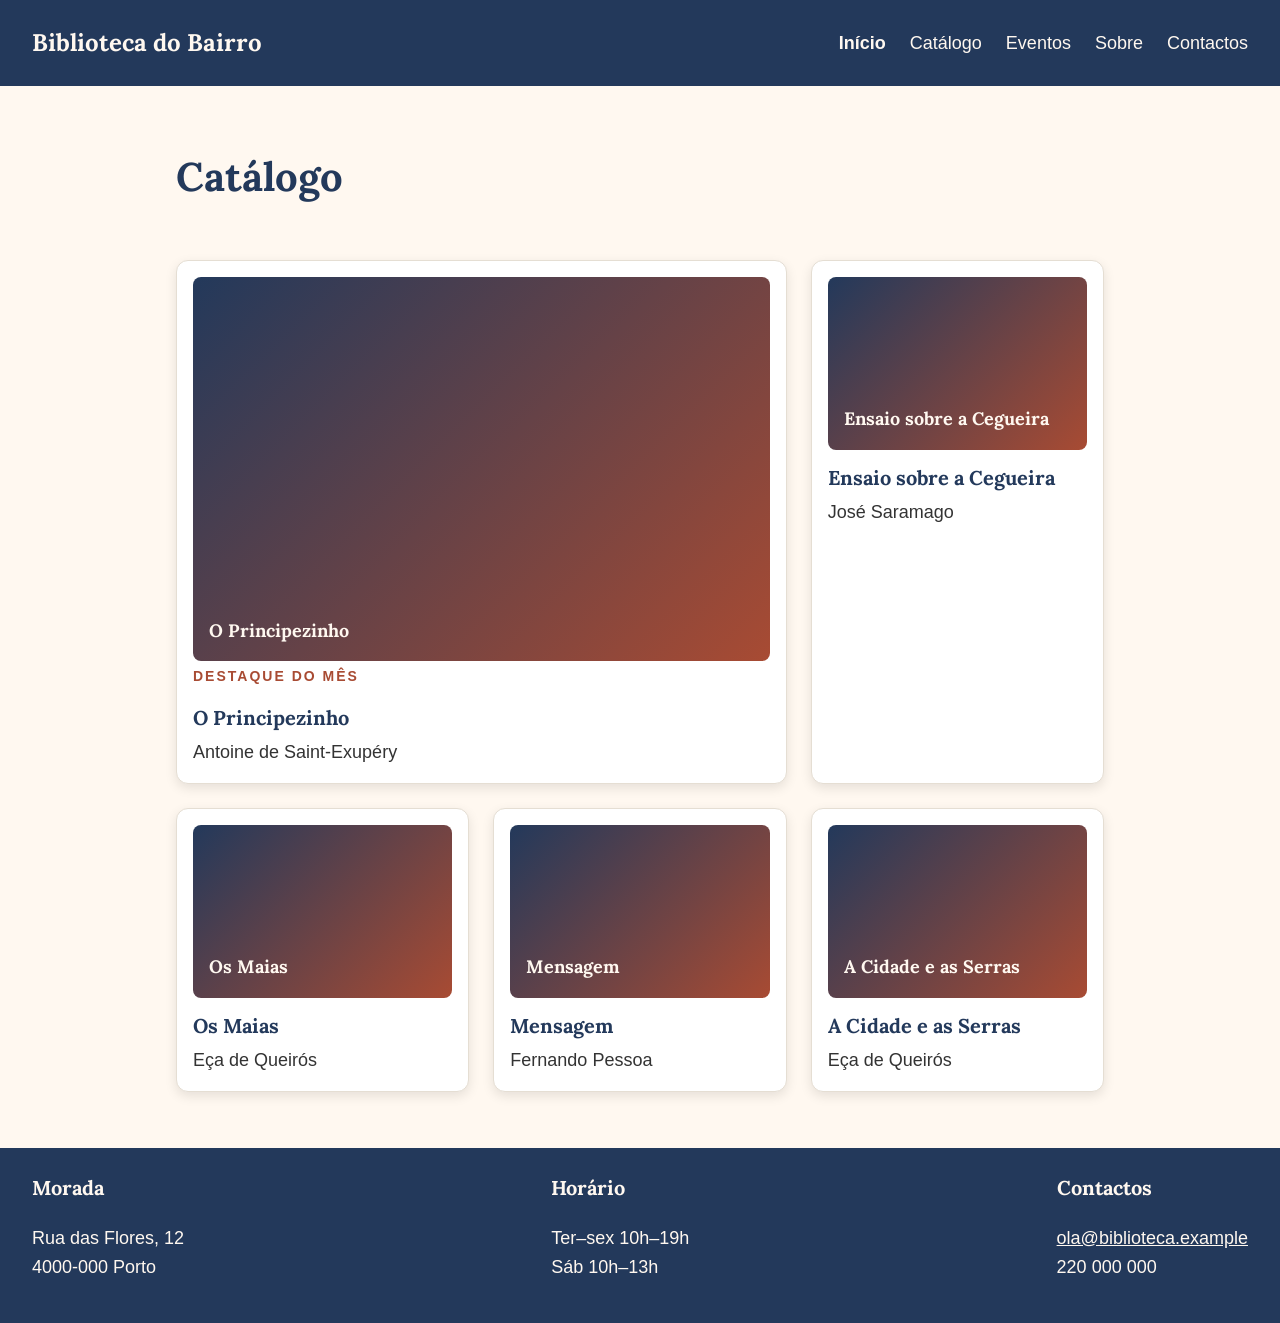
==== catalogo.html @ 5a4ff205 "Move website files to repository root Co-authored-by: Copilot <223556219+Copilot@users.noreply.githu" ====
<!DOCTYPE html>
<html lang="pt-PT">
<head>
  <meta charset="UTF-8">
  <meta name="viewport" content="width=device-width, initial-scale=1">
  <title>Catálogo · Biblioteca do Bairro</title>
  <link rel="preconnect" href="https://fonts.googleapis.com">
  <link rel="preconnect" href="https://fonts.gstatic.com" crossorigin>
  <link href="https://fonts.googleapis.com/css2?family=Lora:wght@600;700&display=swap" rel="stylesheet">
  <link rel="stylesheet" href="estilos.css">
</head>
<body>
  <header class="cabecalho">
    <a class="logo" href="index.html">Biblioteca do Bairro</a>
    <nav>
      <ul>
        <li><a href="index.html">Início</a></li>
        <li><a href="catalogo.html">Catálogo</a></li>
        <li><a href="eventos.html">Eventos</a></li>
        <li><a href="sobre.html">Sobre</a></li>
        <li><a href="contactos.html">Contactos</a></li>
      </ul>
    </nav>
  </header>

  <main>
    <h1>Catálogo</h1>
    <section class="catalogo">
      <article class="livro destaque">
        <div class="capa">O Principezinho</div>
        <span class="etiqueta">Destaque do mês</span>
        <h3>O Principezinho</h3>
        <p>Antoine de Saint-Exupéry</p>
      </article>
      <article class="livro">
        <div class="capa">Ensaio sobre a Cegueira</div>
        <h3>Ensaio sobre a Cegueira</h3>
        <p>José Saramago</p>
      </article>
      <article class="livro">
        <div class="capa">Os Maias</div>
        <h3>Os Maias</h3>
        <p>Eça de Queirós</p>
      </article>
      <article class="livro">
        <div class="capa">Mensagem</div>
        <h3>Mensagem</h3>
        <p>Fernando Pessoa</p>
      </article>
      <article class="livro">
        <div class="capa">A Cidade e as Serras</div>
        <h3>A Cidade e as Serras</h3>
        <p>Eça de Queirós</p>
      </article>
    </section>
  </main>

  <footer class="rodape">
    <div>
      <h3>Morada</h3>
      <p>Rua das Flores, 12<br>4000-000 Porto</p>
    </div>
    <div>
      <h3>Horário</h3>
      <p>Ter–sex 10h–19h<br>Sáb 10h–13h</p>
    </div>
    <div>
      <h3>Contactos</h3>
      <p><a href="mailto:ola@biblioteca.example">ola@biblioteca.example</a><br>220 000 000</p>
    </div>
  </footer>
</body>
</html>
---- estilos.css ----
/* Biblioteca do Bairro
   Ana Silva · novembro de 2026
   Exercícios 01 a 09 + projeto final */

/* ============ 1. VARIÁVEIS (ex. 09) ============ */
:root {
  --cor-principal: #23395B;
  --cor-destaque: #A84B33;
  --cor-destaque-escura: #873A28;
  --cor-fundo: #FFF8F0;
  --cor-texto: #333333;
  --cor-escuro: #1E1E1E;
  --cor-branco: #FFFFFF;
  --cor-borda: #E5DED3;
  --cor-claro: #F2CC8F;
  --cor-aviso-1: #E07A5F;
  --cor-aviso-2: #F2CC8F;
  --cor-sombra: rgb(0 0 0 / 0.1);
  --cor-sombra-forte: rgb(0 0 0 / 0.15);
  --raio: 12px;
}

/* ============ 2. BASE (ex. 01, 03, 04) ============ */
* {
  box-sizing: border-box;
}

body {
  margin: 0;
  background: var(--cor-fundo);
  color: var(--cor-texto);
  font-family: Arial, Helvetica, sans-serif;
  font-size: 1.125rem;
  line-height: 1.6;
}

h1, h2, h3 {
  font-family: "Lora", Georgia, serif;
  color: var(--cor-principal);
}
h1 { font-size: 2.5rem; }
h2 { font-size: 1.75rem; }
h3 { font-size: 1.25rem; }

img {
  max-width: 100%;
  height: auto;
}

/* ex. 02: primeiro item de cada lista a negrito */
li:first-child {
  font-weight: bold;
}

/* links e foco (ex. 09) */
a {
  color: var(--cor-destaque);
}
a:hover {
  color: var(--cor-destaque-escura);
}
a:focus-visible,
.botao:focus-visible,
input:focus-visible,
textarea:focus-visible {
  outline: 3px solid var(--cor-principal);
  outline-offset: 3px;
}

/* ex. 03: etiqueta */
.etiqueta {
  text-transform: uppercase;
  letter-spacing: 2px;
  font-weight: bold;
  font-size: 0.875rem;
  color: var(--cor-destaque);
}

/* ex. 02: parágrafo realçado */
.destaque-texto {
  color: var(--cor-destaque);
  font-weight: bold;
}

/* ============ 3. LAYOUT (ex. 04, 06, 07) ============ */
main {
  max-width: 960px;
  margin: 0 auto;
  padding: 2rem 1rem;
}
section {
  padding: 1.5rem 0;
}

/* Cabeçalho: logótipo à esquerda, menu à direita (ex. 05, 06) */
.cabecalho {
  display: flex;
  flex-direction: column;
  gap: 1rem;
  padding: 1.5rem 1rem;
  background: var(--cor-principal);
  color: var(--cor-fundo);
}
.logo {
  font-family: "Lora", Georgia, serif;
  font-size: 1.5rem;
  font-weight: bold;
  color: var(--cor-fundo);
  text-decoration: none;
}
.cabecalho ul {
  display: flex;
  flex-direction: column;
  gap: 0.5rem;
  list-style: none;
  margin: 0;
  padding: 0;
}
/* ex. 02: links do menu */
nav a {
  color: var(--cor-fundo);
  text-decoration: none;
}
nav a:hover {
  color: var(--cor-claro);
}
.cabecalho a:focus-visible,
.rodape a:focus-visible {
  outline-color: var(--cor-claro);
}

/* Rodapé em três colunas (ex. 06) */
.rodape {
  display: flex;
  flex-direction: column;
  gap: 1.5rem;
  padding: 1.5rem 1rem;
  background: var(--cor-principal);
  color: var(--cor-fundo);
}
.rodape h3 {
  margin-top: 0;
  color: var(--cor-fundo);
}
.rodape a {
  color: var(--cor-fundo);
}
.rodape ul {
  list-style: none;
  margin: 0;
  padding: 0;
}

/* ============ 4. COMPONENTES ============ */

/* Faixa de aviso com gradiente (ex. 05) */
.aviso {
  padding: 1rem 1.5rem;
  background: linear-gradient(90deg, var(--cor-aviso-1), var(--cor-aviso-2));
  color: var(--cor-escuro);
  font-weight: bold;
  border-radius: var(--raio);
}

/* Cartões dos eventos: lado a lado, com wrap (ex. 04, 05, 06, 09) */
.cartoes {
  display: flex;
  flex-wrap: wrap;
  gap: 1rem;
}
.cartao {
  flex: 1 1 250px;
  padding: 1.5rem;
  background: var(--cor-branco);
  border: 1px solid var(--cor-borda);
  border-left: 6px solid var(--cor-aviso-1);
  border-radius: var(--raio);
  box-shadow: 0 4px 12px var(--cor-sombra);
  transition: transform 0.2s ease, box-shadow 0.2s ease;
}
.cartao:hover {
  transform: translateY(-4px);
  box-shadow: 0 12px 24px var(--cor-sombra-forte);
}
.cartao h3 {
  margin-top: 0.25rem;
}

/* Botão (ex. 05, 09) */
.botao {
  display: inline-block;
  padding: 0.6rem 1.4rem;
  background: var(--cor-destaque);
  color: var(--cor-branco);
  border: none;
  border-radius: 8px;
  font-family: inherit;
  font-size: 1rem;
  font-weight: bold;
  text-decoration: none;
  cursor: pointer;
  transition: background 0.2s ease, transform 0.1s ease;
}
.botao:hover {
  background: var(--cor-destaque-escura);
  color: var(--cor-branco);
}
.botao:active {
  transform: translateY(2px);
}

/* Catálogo com Grid (ex. 07) */
.catalogo {
  display: grid;
  gap: 1.5rem;
  grid-template-columns: 1fr;
  /* Experimentar (ex. 07, passo 5):
     grid-template-columns: repeat(auto-fit, minmax(200px, 1fr)); */
}
.livro {
  padding: 1rem;
  background: var(--cor-branco);
  border: 1px solid var(--cor-borda);
  border-radius: var(--raio);
  box-shadow: 0 4px 12px var(--cor-sombra);
}
.livro h3 {
  margin: 0.75rem 0 0.25rem;
}
.livro p {
  margin: 0;
}
.capa {
  display: flex;
  align-items: flex-end;
  width: 100%;
  aspect-ratio: 3 / 2;
  padding: 1rem;
  background: linear-gradient(135deg, var(--cor-principal), var(--cor-destaque));
  color: var(--cor-fundo);
  font-family: "Lora", Georgia, serif;
  font-weight: bold;
  border-radius: 8px;
}

/* Tabela de eventos */
.tabela-scroll {
  overflow-x: auto;
}
table {
  width: 100%;
  border-collapse: collapse;
  background: var(--cor-branco);
}
th, td {
  padding: 0.75rem 1rem;
  text-align: left;
  border-bottom: 1px solid var(--cor-borda);
}
th {
  background: var(--cor-principal);
  color: var(--cor-fundo);
}
tbody tr:hover {
  background: var(--cor-fundo);
}

/* Equipa: fotografias redondas (ex. 05) */
.equipa {
  display: flex;
  flex-wrap: wrap;
  gap: 1.5rem;
  list-style: none;
  margin: 0;
  padding: 0;
}
.equipa li {
  flex: 1 1 160px;
  text-align: center;
  font-weight: normal;
}
.equipa img {
  width: 140px;
  height: 140px;
  object-fit: cover;
  border-radius: 50%;
}

/* Formulário */
form {
  display: grid;
  gap: 1rem;
  max-width: 560px;
}
label {
  display: block;
  margin-bottom: 0.25rem;
  font-weight: bold;
}
input,
textarea {
  width: 100%;
  padding: 0.6rem 0.8rem;
  background: var(--cor-branco);
  color: var(--cor-texto);
  border: 1px solid var(--cor-principal);
  border-radius: 8px;
  font-family: inherit;
  font-size: 1rem;
}
.lateral {
  padding: 1.5rem 1rem;
  background: var(--cor-branco);
  border-top: 1px solid var(--cor-borda);
}
.lateral h2 {
  margin-top: 0;
}

/* ============ 5. MEDIA QUERIES (ex. 08) ============ */
@media (min-width: 768px) {
  .cabecalho {
    flex-direction: row;
    justify-content: space-between;
    align-items: center;
    padding: 1.5rem 2rem;
  }
  .cabecalho ul {
    flex-direction: row;
    gap: 1.5rem;
  }
  .rodape {
    flex-direction: row;
    justify-content: space-between;
    padding: 1.5rem 2rem;
  }
  .catalogo {
    grid-template-columns: 1fr 1fr;
  }
  .destaque {
    grid-column: span 2;
  }
}

@media (min-width: 1024px) {
  .catalogo {
    grid-template-columns: repeat(3, 1fr);
  }

  /* Página inicial: layout com áreas (ex. 07) */
  body.inicio {
    display: grid;
    grid-template-columns: 1fr 280px;
    grid-template-areas:
      "topo topo"
      "conteudo lateral"
      "rodape rodape";
  }
  body.inicio header { grid-area: topo; }
  body.inicio main {
    grid-area: conteudo;
    max-width: none;
    margin: 0;
  }
  body.inicio aside {
    grid-area: lateral;
    border-top: none;
    border-left: 1px solid var(--cor-borda);
  }
  body.inicio footer { grid-area: rodape; }
}
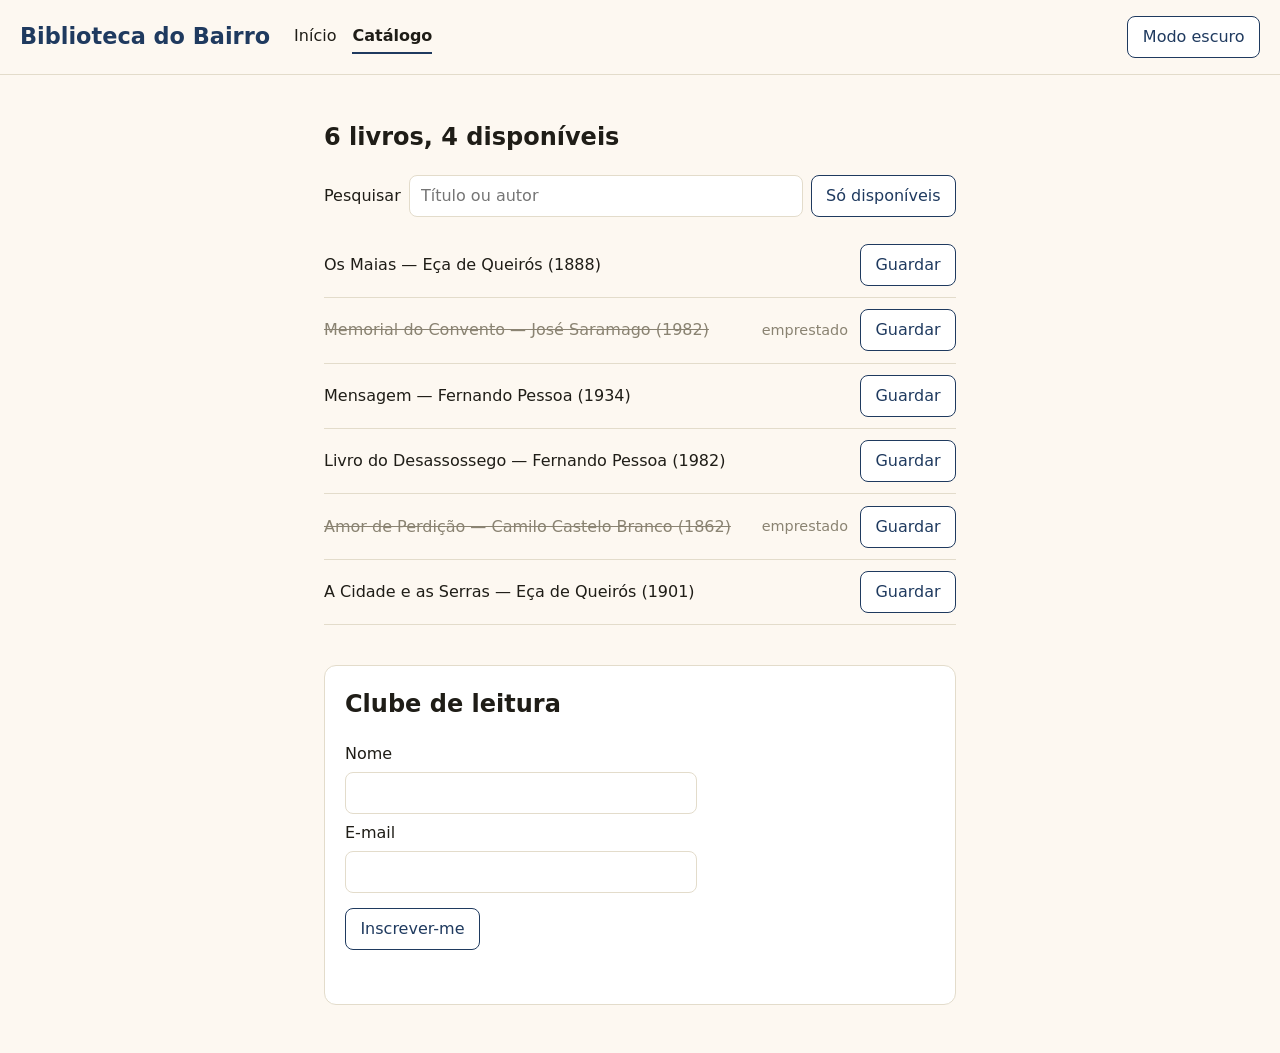
==== commit b9366631: "Exercícios 1 a 9" ====
--- a/catalogo.html
+++ b/catalogo.html
@@ -1,73 +1,45 @@
 <!DOCTYPE html>
-<html lang="pt-PT">
+<html lang="pt">
 <head>
   <meta charset="UTF-8">
   <meta name="viewport" content="width=device-width, initial-scale=1">
   <title>Catálogo · Biblioteca do Bairro</title>
-  <link rel="preconnect" href="https://fonts.googleapis.com">
-  <link rel="preconnect" href="https://fonts.gstatic.com" crossorigin>
-  <link href="https://fonts.googleapis.com/css2?family=Lora:wght@600;700&display=swap" rel="stylesheet">
   <link rel="stylesheet" href="estilos.css">
+  <script src="app.js" defer></script>
 </head>
 <body>
-  <header class="cabecalho">
-    <a class="logo" href="index.html">Biblioteca do Bairro</a>
+  <header>
+    <h1>Biblioteca do Bairro</h1>
     <nav>
-      <ul>
-        <li><a href="index.html">Início</a></li>
-        <li><a href="catalogo.html">Catálogo</a></li>
-        <li><a href="eventos.html">Eventos</a></li>
-        <li><a href="sobre.html">Sobre</a></li>
-        <li><a href="contactos.html">Contactos</a></li>
-      </ul>
+      <a href="index.html">Início</a>
+      <a href="catalogo.html" aria-current="page">Catálogo</a>
     </nav>
+    <button id="tema" type="button" aria-pressed="false">Modo escuro</button>
   </header>
 
   <main>
-    <h1>Catálogo</h1>
-    <section class="catalogo">
-      <article class="livro destaque">
-        <div class="capa">O Principezinho</div>
-        <span class="etiqueta">Destaque do mês</span>
-        <h3>O Principezinho</h3>
-        <p>Antoine de Saint-Exupéry</p>
-      </article>
-      <article class="livro">
-        <div class="capa">Ensaio sobre a Cegueira</div>
-        <h3>Ensaio sobre a Cegueira</h3>
-        <p>José Saramago</p>
-      </article>
-      <article class="livro">
-        <div class="capa">Os Maias</div>
-        <h3>Os Maias</h3>
-        <p>Eça de Queirós</p>
-      </article>
-      <article class="livro">
-        <div class="capa">Mensagem</div>
-        <h3>Mensagem</h3>
-        <p>Fernando Pessoa</p>
-      </article>
-      <article class="livro">
-        <div class="capa">A Cidade e as Serras</div>
-        <h3>A Cidade e as Serras</h3>
-        <p>Eça de Queirós</p>
-      </article>
+    <h2 id="resumo">A carregar…</h2>
+
+    <div class="ferramentas">
+      <label for="pesquisa">Pesquisar</label>
+      <input id="pesquisa" type="search" placeholder="Título ou autor">
+      <button id="so-disponiveis" type="button" aria-pressed="false">Só disponíveis</button>
+    </div>
+
+    <p id="erro-catalogo" class="erro" role="alert"></p>
+    <ul id="lista-livros"></ul>
+
+    <section class="clube">
+      <h2>Clube de leitura</h2>
+      <form id="inscricao" novalidate>
+        <label for="nome">Nome</label>
+        <input id="nome" name="nome" type="text" autocomplete="name">
+        <label for="email">E-mail</label>
+        <input id="email" name="email" type="email" autocomplete="email">
+        <button type="submit">Inscrever-me</button>
+        <p id="mensagem" role="status"></p>
+      </form>
     </section>
   </main>
-
-  <footer class="rodape">
-    <div>
-      <h3>Morada</h3>
-      <p>Rua das Flores, 12<br>4000-000 Porto</p>
-    </div>
-    <div>
-      <h3>Horário</h3>
-      <p>Ter–sex 10h–19h<br>Sáb 10h–13h</p>
-    </div>
-    <div>
-      <h3>Contactos</h3>
-      <p><a href="mailto:ola@biblioteca.example">ola@biblioteca.example</a><br>220 000 000</p>
-    </div>
-  </footer>
 </body>
 </html>
--- a/estilos.css
+++ b/estilos.css
@@ -1,371 +1,114 @@
-/* Biblioteca do Bairro
-   Ana Silva · novembro de 2026
-   Exercícios 01 a 09 + projeto final */
-
-/* ============ 1. VARIÁVEIS (ex. 09) ============ */
 :root {
-  --cor-principal: #23395B;
-  --cor-destaque: #A84B33;
-  --cor-destaque-escura: #873A28;
-  --cor-fundo: #FFF8F0;
-  --cor-texto: #333333;
-  --cor-escuro: #1E1E1E;
-  --cor-branco: #FFFFFF;
-  --cor-borda: #E5DED3;
-  --cor-claro: #F2CC8F;
-  --cor-aviso-1: #E07A5F;
-  --cor-aviso-2: #F2CC8F;
-  --cor-sombra: rgb(0 0 0 / 0.1);
-  --cor-sombra-forte: rgb(0 0 0 / 0.15);
-  --raio: 12px;
+  --fundo: #fdf8f1;
+  --texto: #1f1d17;
+  --cartao: #ffffff;
+  --linha: #e3dccb;
+  --destaque: #1f3a5f;
+  --apagado: #8a8372;
+  --erro: #b3261e;
+  --sucesso: #1d6b3a;
 }
 
-/* ============ 2. BASE (ex. 01, 03, 04) ============ */
-* {
-  box-sizing: border-box;
+body.escuro {
+  --fundo: #1c1b17;
+  --texto: #f3eee2;
+  --cartao: #28261f;
+  --linha: #403c30;
+  --destaque: #f0c24b;
+  --apagado: #a39c88;
+  --erro: #ff8a80;
+  --sucesso: #7fd69a;
 }
+
+* { box-sizing: border-box; }
 
 body {
   margin: 0;
-  background: var(--cor-fundo);
-  color: var(--cor-texto);
-  font-family: Arial, Helvetica, sans-serif;
-  font-size: 1.125rem;
-  line-height: 1.6;
+  font-family: system-ui, -apple-system, "Segoe UI", sans-serif;
+  line-height: 1.5;
+  background: var(--fundo);
+  color: var(--texto);
 }
 
-h1, h2, h3 {
-  font-family: "Lora", Georgia, serif;
-  color: var(--cor-principal);
-}
-h1 { font-size: 2.5rem; }
-h2 { font-size: 1.75rem; }
-h3 { font-size: 1.25rem; }
-
-img {
-  max-width: 100%;
-  height: auto;
+header {
+  display: flex;
+  flex-wrap: wrap;
+  align-items: center;
+  gap: 0.75rem 1.5rem;
+  padding: 1rem 1.25rem;
+  border-bottom: 1px solid var(--linha);
 }
 
-/* ex. 02: primeiro item de cada lista a negrito */
-li:first-child {
-  font-weight: bold;
+header h1 { margin: 0; font-size: 1.4rem; color: var(--destaque); }
+nav { display: flex; gap: 1rem; flex: 1; }
+nav a { color: var(--texto); text-decoration: none; padding: 0.25rem 0; }
+nav a[aria-current="page"] { border-bottom: 2px solid var(--destaque); font-weight: 600; }
+
+main { max-width: 42rem; margin: 0 auto; padding: 1.5rem 1.25rem 3rem; }
+
+button {
+  font: inherit;
+  padding: 0.5rem 0.9rem;
+  border: 1px solid var(--destaque);
+  border-radius: 0.5rem;
+  background: var(--cartao);
+  color: var(--destaque);
+  cursor: pointer;
+}
+button:hover { background: var(--destaque); color: var(--fundo); }
+button[aria-pressed="true"] { background: var(--destaque); color: var(--fundo); }
+button:focus-visible, input:focus-visible, a:focus-visible {
+  outline: 3px solid #e0a800;
+  outline-offset: 2px;
 }
 
-/* links e foco (ex. 09) */
-a {
-  color: var(--cor-destaque);
+.estado {
+  display: inline-block;
+  padding: 0.3rem 0.8rem;
+  border-radius: 999px;
+  font-weight: 600;
+  background: var(--linha);
 }
-a:hover {
-  color: var(--cor-destaque-escura);
-}
-a:focus-visible,
-.botao:focus-visible,
-input:focus-visible,
-textarea:focus-visible {
-  outline: 3px solid var(--cor-principal);
-  outline-offset: 3px;
-}
+.estado.aberta { background: #d6f0de; color: #14502b; }
+.estado.fechada { background: #f6d9d6; color: #7a1d17; }
 
-/* ex. 03: etiqueta */
-.etiqueta {
-  text-transform: uppercase;
-  letter-spacing: 2px;
-  font-weight: bold;
-  font-size: 0.875rem;
-  color: var(--cor-destaque);
-}
-
-/* ex. 02: parágrafo realçado */
-.destaque-texto {
-  color: var(--cor-destaque);
-  font-weight: bold;
-}
-
-/* ============ 3. LAYOUT (ex. 04, 06, 07) ============ */
-main {
-  max-width: 960px;
-  margin: 0 auto;
-  padding: 2rem 1rem;
-}
-section {
-  padding: 1.5rem 0;
-}
-
-/* Cabeçalho: logótipo à esquerda, menu à direita (ex. 05, 06) */
-.cabecalho {
-  display: flex;
-  flex-direction: column;
-  gap: 1rem;
-  padding: 1.5rem 1rem;
-  background: var(--cor-principal);
-  color: var(--cor-fundo);
-}
-.logo {
-  font-family: "Lora", Georgia, serif;
-  font-size: 1.5rem;
-  font-weight: bold;
-  color: var(--cor-fundo);
-  text-decoration: none;
-}
-.cabecalho ul {
-  display: flex;
-  flex-direction: column;
-  gap: 0.5rem;
-  list-style: none;
-  margin: 0;
-  padding: 0;
-}
-/* ex. 02: links do menu */
-nav a {
-  color: var(--cor-fundo);
-  text-decoration: none;
-}
-nav a:hover {
-  color: var(--cor-claro);
-}
-.cabecalho a:focus-visible,
-.rodape a:focus-visible {
-  outline-color: var(--cor-claro);
-}
-
-/* Rodapé em três colunas (ex. 06) */
-.rodape {
-  display: flex;
-  flex-direction: column;
-  gap: 1.5rem;
-  padding: 1.5rem 1rem;
-  background: var(--cor-principal);
-  color: var(--cor-fundo);
-}
-.rodape h3 {
-  margin-top: 0;
-  color: var(--cor-fundo);
-}
-.rodape a {
-  color: var(--cor-fundo);
-}
-.rodape ul {
-  list-style: none;
-  margin: 0;
-  padding: 0;
-}
-
-/* ============ 4. COMPONENTES ============ */
-
-/* Faixa de aviso com gradiente (ex. 05) */
-.aviso {
-  padding: 1rem 1.5rem;
-  background: linear-gradient(90deg, var(--cor-aviso-1), var(--cor-aviso-2));
-  color: var(--cor-escuro);
-  font-weight: bold;
-  border-radius: var(--raio);
-}
-
-/* Cartões dos eventos: lado a lado, com wrap (ex. 04, 05, 06, 09) */
-.cartoes {
+.ferramentas {
   display: flex;
   flex-wrap: wrap;
-  gap: 1rem;
+  align-items: center;
+  gap: 0.5rem;
+  margin-bottom: 1rem;
 }
-.cartao {
-  flex: 1 1 250px;
-  padding: 1.5rem;
-  background: var(--cor-branco);
-  border: 1px solid var(--cor-borda);
-  border-left: 6px solid var(--cor-aviso-1);
-  border-radius: var(--raio);
-  box-shadow: 0 4px 12px var(--cor-sombra);
-  transition: transform 0.2s ease, box-shadow 0.2s ease;
+.ferramentas input { flex: 1; min-width: 12rem; }
+
+input {
+  font: inherit;
+  padding: 0.5rem 0.7rem;
+  border: 1px solid var(--linha);
+  border-radius: 0.5rem;
+  background: var(--cartao);
+  color: var(--texto);
 }
-.cartao:hover {
-  transform: translateY(-4px);
-  box-shadow: 0 12px 24px var(--cor-sombra-forte);
+input.invalido { border-color: var(--erro); }
+
+ul#lista-livros { list-style: none; margin: 0; padding: 0; }
+#lista-livros li {
+  display: flex;
+  align-items: center;
+  gap: 0.75rem;
+  padding: 0.7rem 0;
+  border-bottom: 1px solid var(--linha);
 }
-.cartao h3 {
-  margin-top: 0.25rem;
-}
+#lista-livros .texto { flex: 1; }
+#lista-livros li.indisponivel .texto { text-decoration: line-through; color: var(--apagado); }
+#lista-livros .etiqueta { color: var(--apagado); font-size: 0.9rem; }
+#lista-livros .vazio { color: var(--apagado); display: block; }
 
-/* Botão (ex. 05, 09) */
-.botao {
-  display: inline-block;
-  padding: 0.6rem 1.4rem;
-  background: var(--cor-destaque);
-  color: var(--cor-branco);
-  border: none;
-  border-radius: 8px;
-  font-family: inherit;
-  font-size: 1rem;
-  font-weight: bold;
-  text-decoration: none;
-  cursor: pointer;
-  transition: background 0.2s ease, transform 0.1s ease;
-}
-.botao:hover {
-  background: var(--cor-destaque-escura);
-  color: var(--cor-branco);
-}
-.botao:active {
-  transform: translateY(2px);
-}
+.clube { margin-top: 2.5rem; padding: 1.25rem; background: var(--cartao); border: 1px solid var(--linha); border-radius: 0.75rem; }
+.clube h2 { margin-top: 0; }
+form { display: grid; gap: 0.4rem; max-width: 22rem; }
+form button { justify-self: start; margin-top: 0.5rem; }
 
-/* Catálogo com Grid (ex. 07) */
-.catalogo {
-  display: grid;
-  gap: 1.5rem;
-  grid-template-columns: 1fr;
-  /* Experimentar (ex. 07, passo 5):
-     grid-template-columns: repeat(auto-fit, minmax(200px, 1fr)); */
-}
-.livro {
-  padding: 1rem;
-  background: var(--cor-branco);
-  border: 1px solid var(--cor-borda);
-  border-radius: var(--raio);
-  box-shadow: 0 4px 12px var(--cor-sombra);
-}
-.livro h3 {
-  margin: 0.75rem 0 0.25rem;
-}
-.livro p {
-  margin: 0;
-}
-.capa {
-  display: flex;
-  align-items: flex-end;
-  width: 100%;
-  aspect-ratio: 3 / 2;
-  padding: 1rem;
-  background: linear-gradient(135deg, var(--cor-principal), var(--cor-destaque));
-  color: var(--cor-fundo);
-  font-family: "Lora", Georgia, serif;
-  font-weight: bold;
-  border-radius: 8px;
-}
-
-/* Tabela de eventos */
-.tabela-scroll {
-  overflow-x: auto;
-}
-table {
-  width: 100%;
-  border-collapse: collapse;
-  background: var(--cor-branco);
-}
-th, td {
-  padding: 0.75rem 1rem;
-  text-align: left;
-  border-bottom: 1px solid var(--cor-borda);
-}
-th {
-  background: var(--cor-principal);
-  color: var(--cor-fundo);
-}
-tbody tr:hover {
-  background: var(--cor-fundo);
-}
-
-/* Equipa: fotografias redondas (ex. 05) */
-.equipa {
-  display: flex;
-  flex-wrap: wrap;
-  gap: 1.5rem;
-  list-style: none;
-  margin: 0;
-  padding: 0;
-}
-.equipa li {
-  flex: 1 1 160px;
-  text-align: center;
-  font-weight: normal;
-}
-.equipa img {
-  width: 140px;
-  height: 140px;
-  object-fit: cover;
-  border-radius: 50%;
-}
-
-/* Formulário */
-form {
-  display: grid;
-  gap: 1rem;
-  max-width: 560px;
-}
-label {
-  display: block;
-  margin-bottom: 0.25rem;
-  font-weight: bold;
-}
-input,
-textarea {
-  width: 100%;
-  padding: 0.6rem 0.8rem;
-  background: var(--cor-branco);
-  color: var(--cor-texto);
-  border: 1px solid var(--cor-principal);
-  border-radius: 8px;
-  font-family: inherit;
-  font-size: 1rem;
-}
-.lateral {
-  padding: 1.5rem 1rem;
-  background: var(--cor-branco);
-  border-top: 1px solid var(--cor-borda);
-}
-.lateral h2 {
-  margin-top: 0;
-}
-
-/* ============ 5. MEDIA QUERIES (ex. 08) ============ */
-@media (min-width: 768px) {
-  .cabecalho {
-    flex-direction: row;
-    justify-content: space-between;
-    align-items: center;
-    padding: 1.5rem 2rem;
-  }
-  .cabecalho ul {
-    flex-direction: row;
-    gap: 1.5rem;
-  }
-  .rodape {
-    flex-direction: row;
-    justify-content: space-between;
-    padding: 1.5rem 2rem;
-  }
-  .catalogo {
-    grid-template-columns: 1fr 1fr;
-  }
-  .destaque {
-    grid-column: span 2;
-  }
-}
-
-@media (min-width: 1024px) {
-  .catalogo {
-    grid-template-columns: repeat(3, 1fr);
-  }
-
-  /* Página inicial: layout com áreas (ex. 07) */
-  body.inicio {
-    display: grid;
-    grid-template-columns: 1fr 280px;
-    grid-template-areas:
-      "topo topo"
-      "conteudo lateral"
-      "rodape rodape";
-  }
-  body.inicio header { grid-area: topo; }
-  body.inicio main {
-    grid-area: conteudo;
-    max-width: none;
-    margin: 0;
-  }
-  body.inicio aside {
-    grid-area: lateral;
-    border-top: none;
-    border-left: 1px solid var(--cor-borda);
-  }
-  body.inicio footer { grid-area: rodape; }
-}
+.erro, #mensagem.erro { color: var(--erro); }
+#mensagem.sucesso { color: var(--sucesso); }
+#mensagem { min-height: 1.5rem; margin: 0.25rem 0 0; }
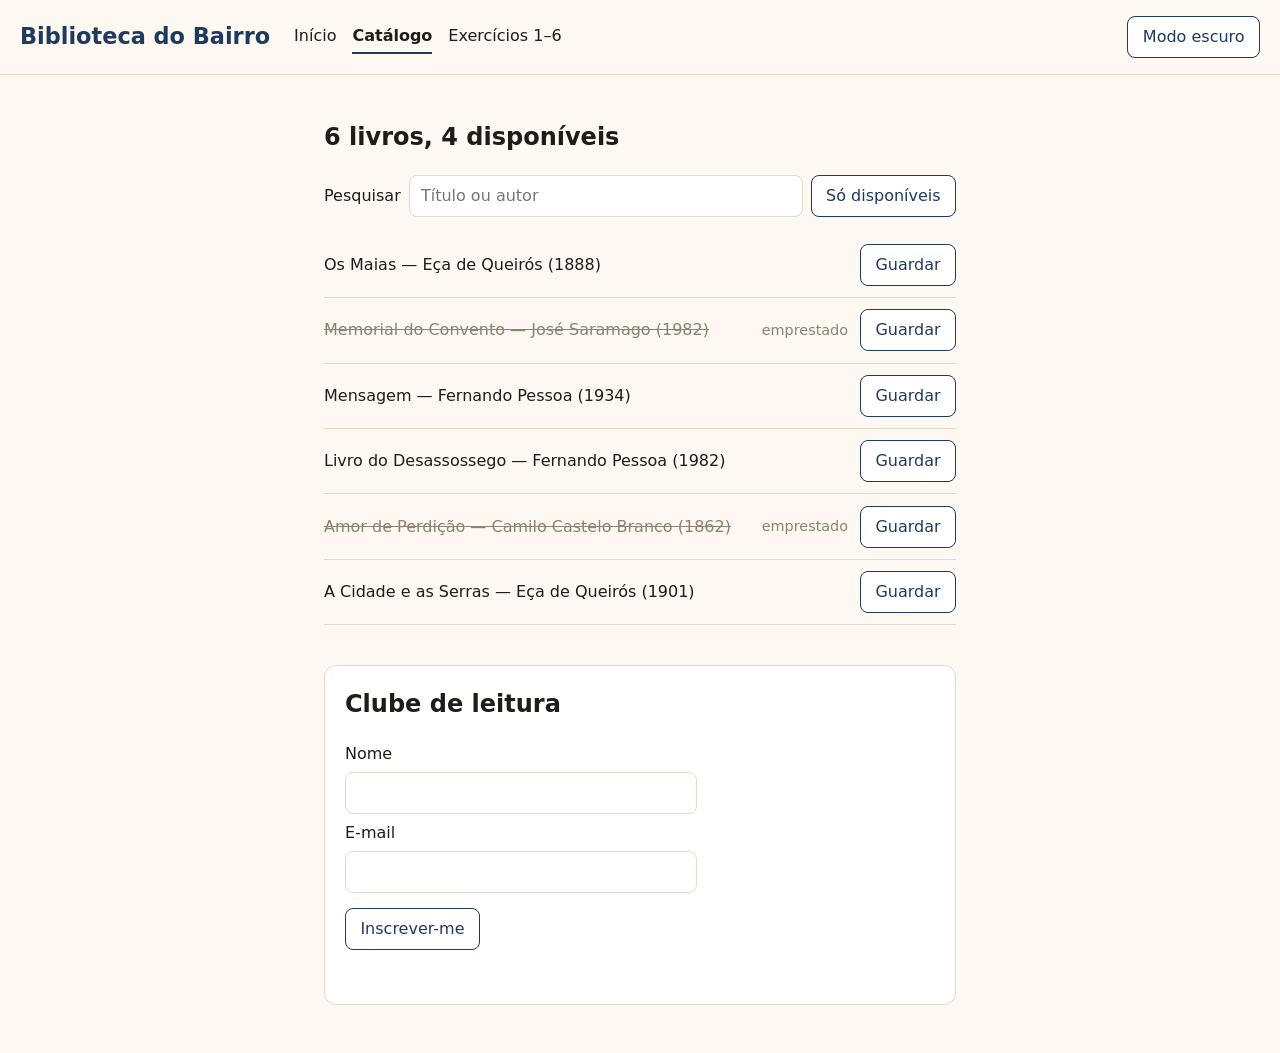
==== commit 1f77dd33: "exercicos 1-6" ====
--- a/catalogo.html
+++ b/catalogo.html
@@ -13,6 +13,7 @@
     <nav>
       <a href="index.html">Início</a>
       <a href="catalogo.html" aria-current="page">Catálogo</a>
+      <a href="exercicios.html">Exercícios 1–6</a>
     </nav>
     <button id="tema" type="button" aria-pressed="false">Modo escuro</button>
   </header>
--- a/estilos.css
+++ b/estilos.css
@@ -112,3 +112,10 @@
 .erro, #mensagem.erro { color: var(--erro); }
 #mensagem.sucesso { color: var(--sucesso); }
 #mensagem { min-height: 1.5rem; margin: 0.25rem 0 0; }
+
+/* Página de exercícios 1 a 6 */
+.nota { color: var(--apagado); }
+.exercicio { margin: 1.25rem 0; padding: 1rem 1.25rem; background: var(--cartao); border: 1px solid var(--linha); border-radius: 0.75rem; }
+.exercicio h3 { margin: 0 0 0.5rem; color: var(--destaque); }
+.saida { margin: 0; padding-left: 1.25rem; font-family: ui-monospace, "Cascadia Code", Consolas, monospace; font-size: 0.92rem; }
+.saida li { padding: 0.1rem 0; }
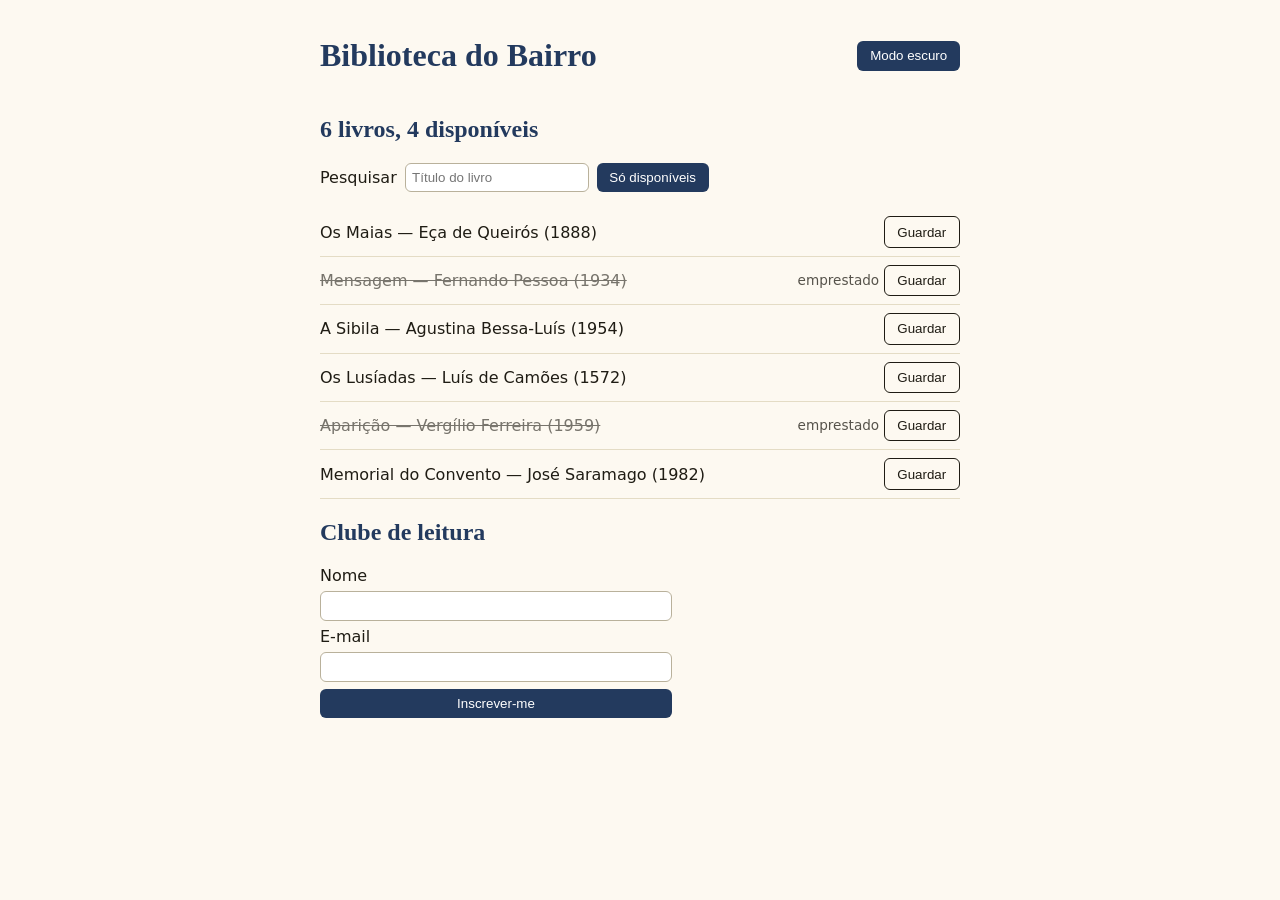
==== commit 057721e6: "..." ====
--- a/catalogo.html
+++ b/catalogo.html
@@ -1,7 +1,7 @@
 <!DOCTYPE html>
 <html lang="pt">
 <head>
-  <meta charset="UTF-8">
+  <meta charset="utf-8">
   <meta name="viewport" content="width=device-width, initial-scale=1">
   <title>Catálogo · Biblioteca do Bairro</title>
   <link rel="stylesheet" href="estilos.css">
@@ -10,33 +10,29 @@
 <body>
   <header>
     <h1>Biblioteca do Bairro</h1>
-    <nav>
-      <a href="index.html">Início</a>
-      <a href="catalogo.html" aria-current="page">Catálogo</a>
-      <a href="exercicios.html">Exercícios 1–6</a>
-    </nav>
-    <button id="tema" type="button" aria-pressed="false">Modo escuro</button>
+    <button id="tema" type="button">Modo escuro</button>
   </header>
 
   <main>
-    <h2 id="resumo">A carregar…</h2>
+    <section>
+      <h2 id="resumo"></h2>
 
-    <div class="ferramentas">
-      <label for="pesquisa">Pesquisar</label>
-      <input id="pesquisa" type="search" placeholder="Título ou autor">
-      <button id="so-disponiveis" type="button" aria-pressed="false">Só disponíveis</button>
-    </div>
+      <div class="controlos">
+        <label for="pesquisa">Pesquisar</label>
+        <input id="pesquisa" type="search" placeholder="Título do livro">
+        <button id="so-disponiveis" type="button" aria-pressed="false">Só disponíveis</button>
+      </div>
 
-    <p id="erro-catalogo" class="erro" role="alert"></p>
-    <ul id="lista-livros"></ul>
+      <ul id="lista-livros"></ul>
+    </section>
 
-    <section class="clube">
+    <section>
       <h2>Clube de leitura</h2>
       <form id="inscricao" novalidate>
         <label for="nome">Nome</label>
-        <input id="nome" name="nome" type="text" autocomplete="name">
+        <input id="nome" name="nome" type="text">
         <label for="email">E-mail</label>
-        <input id="email" name="email" type="email" autocomplete="email">
+        <input id="email" name="email" type="email">
         <button type="submit">Inscrever-me</button>
         <p id="mensagem" role="status"></p>
       </form>
--- a/estilos.css
+++ b/estilos.css
@@ -1,121 +1,33 @@
-:root {
-  --fundo: #fdf8f1;
-  --texto: #1f1d17;
-  --cartao: #ffffff;
-  --linha: #e3dccb;
-  --destaque: #1f3a5f;
-  --apagado: #8a8372;
-  --erro: #b3261e;
-  --sucesso: #1d6b3a;
+body {
+  font-family: system-ui, sans-serif;
+  max-width: 40rem;
+  margin: 0 auto;
+  padding: 1rem;
+  background: #fdf9f1;
+  color: #1f1c14;
 }
+body.escuro { background: #1f1c14; color: #f3ecd8; }
 
-body.escuro {
-  --fundo: #1c1b17;
-  --texto: #f3eee2;
-  --cartao: #28261f;
-  --linha: #403c30;
-  --destaque: #f0c24b;
-  --apagado: #a39c88;
-  --erro: #ff8a80;
-  --sucesso: #7fd69a;
-}
+header { display: flex; justify-content: space-between; align-items: center; }
+h1, h2 { font-family: Georgia, serif; color: #233a5e; }
+body.escuro h1, body.escuro h2 { color: #e8c766; }
 
-* { box-sizing: border-box; }
+.controlos { display: flex; flex-wrap: wrap; gap: .5rem; align-items: center; margin-bottom: 1rem; }
+input { padding: .4rem; border: 1px solid #b9b19b; border-radius: 6px; }
+button { padding: .45rem .8rem; border: 0; border-radius: 6px; background: #233a5e; color: #fff; cursor: pointer; }
+button[aria-pressed="true"] { background: #b8860b; }
+button:focus-visible, input:focus-visible { outline: 3px solid #d9a521; outline-offset: 2px; }
 
-body {
-  margin: 0;
-  font-family: system-ui, -apple-system, "Segoe UI", sans-serif;
-  line-height: 1.5;
-  background: var(--fundo);
-  color: var(--texto);
-}
+ul { list-style: none; padding: 0; }
+li { display: flex; justify-content: space-between; gap: .5rem; align-items: center; padding: .5rem 0; border-bottom: 1px solid #e4dcc5; }
+li.indisponivel .info { text-decoration: line-through; opacity: .6; }
+.estado { font-size: .85rem; opacity: .75; }
+.fav { background: transparent; color: inherit; border: 1px solid currentColor; }
+.fav[aria-pressed="true"] { background: #d9a521; color: #1f1c14; border-color: #d9a521; }
 
-header {
-  display: flex;
-  flex-wrap: wrap;
-  align-items: center;
-  gap: 0.75rem 1.5rem;
-  padding: 1rem 1.25rem;
-  border-bottom: 1px solid var(--linha);
-}
-
-header h1 { margin: 0; font-size: 1.4rem; color: var(--destaque); }
-nav { display: flex; gap: 1rem; flex: 1; }
-nav a { color: var(--texto); text-decoration: none; padding: 0.25rem 0; }
-nav a[aria-current="page"] { border-bottom: 2px solid var(--destaque); font-weight: 600; }
-
-main { max-width: 42rem; margin: 0 auto; padding: 1.5rem 1.25rem 3rem; }
-
-button {
-  font: inherit;
-  padding: 0.5rem 0.9rem;
-  border: 1px solid var(--destaque);
-  border-radius: 0.5rem;
-  background: var(--cartao);
-  color: var(--destaque);
-  cursor: pointer;
-}
-button:hover { background: var(--destaque); color: var(--fundo); }
-button[aria-pressed="true"] { background: var(--destaque); color: var(--fundo); }
-button:focus-visible, input:focus-visible, a:focus-visible {
-  outline: 3px solid #e0a800;
-  outline-offset: 2px;
-}
-
-.estado {
-  display: inline-block;
-  padding: 0.3rem 0.8rem;
-  border-radius: 999px;
-  font-weight: 600;
-  background: var(--linha);
-}
-.estado.aberta { background: #d6f0de; color: #14502b; }
-.estado.fechada { background: #f6d9d6; color: #7a1d17; }
-
-.ferramentas {
-  display: flex;
-  flex-wrap: wrap;
-  align-items: center;
-  gap: 0.5rem;
-  margin-bottom: 1rem;
-}
-.ferramentas input { flex: 1; min-width: 12rem; }
-
-input {
-  font: inherit;
-  padding: 0.5rem 0.7rem;
-  border: 1px solid var(--linha);
-  border-radius: 0.5rem;
-  background: var(--cartao);
-  color: var(--texto);
-}
-input.invalido { border-color: var(--erro); }
-
-ul#lista-livros { list-style: none; margin: 0; padding: 0; }
-#lista-livros li {
-  display: flex;
-  align-items: center;
-  gap: 0.75rem;
-  padding: 0.7rem 0;
-  border-bottom: 1px solid var(--linha);
-}
-#lista-livros .texto { flex: 1; }
-#lista-livros li.indisponivel .texto { text-decoration: line-through; color: var(--apagado); }
-#lista-livros .etiqueta { color: var(--apagado); font-size: 0.9rem; }
-#lista-livros .vazio { color: var(--apagado); display: block; }
-
-.clube { margin-top: 2.5rem; padding: 1.25rem; background: var(--cartao); border: 1px solid var(--linha); border-radius: 0.75rem; }
-.clube h2 { margin-top: 0; }
-form { display: grid; gap: 0.4rem; max-width: 22rem; }
-form button { justify-self: start; margin-top: 0.5rem; }
-
-.erro, #mensagem.erro { color: var(--erro); }
-#mensagem.sucesso { color: var(--sucesso); }
-#mensagem { min-height: 1.5rem; margin: 0.25rem 0 0; }
-
-/* Página de exercícios 1 a 6 */
-.nota { color: var(--apagado); }
-.exercicio { margin: 1.25rem 0; padding: 1rem 1.25rem; background: var(--cartao); border: 1px solid var(--linha); border-radius: 0.75rem; }
-.exercicio h3 { margin: 0 0 0.5rem; color: var(--destaque); }
-.saida { margin: 0; padding-left: 1.25rem; font-family: ui-monospace, "Cascadia Code", Consolas, monospace; font-size: 0.92rem; }
-.saida li { padding: 0.1rem 0; }
+form { display: grid; gap: .4rem; max-width: 22rem; }
+#mensagem { min-height: 1.4em; margin: 0; }
+#mensagem.erro { color: #b3261e; }
+#mensagem.sucesso { color: #1e6b3a; }
+body.escuro #mensagem.erro { color: #ff9a92; }
+body.escuro #mensagem.sucesso { color: #8fd7a5; }
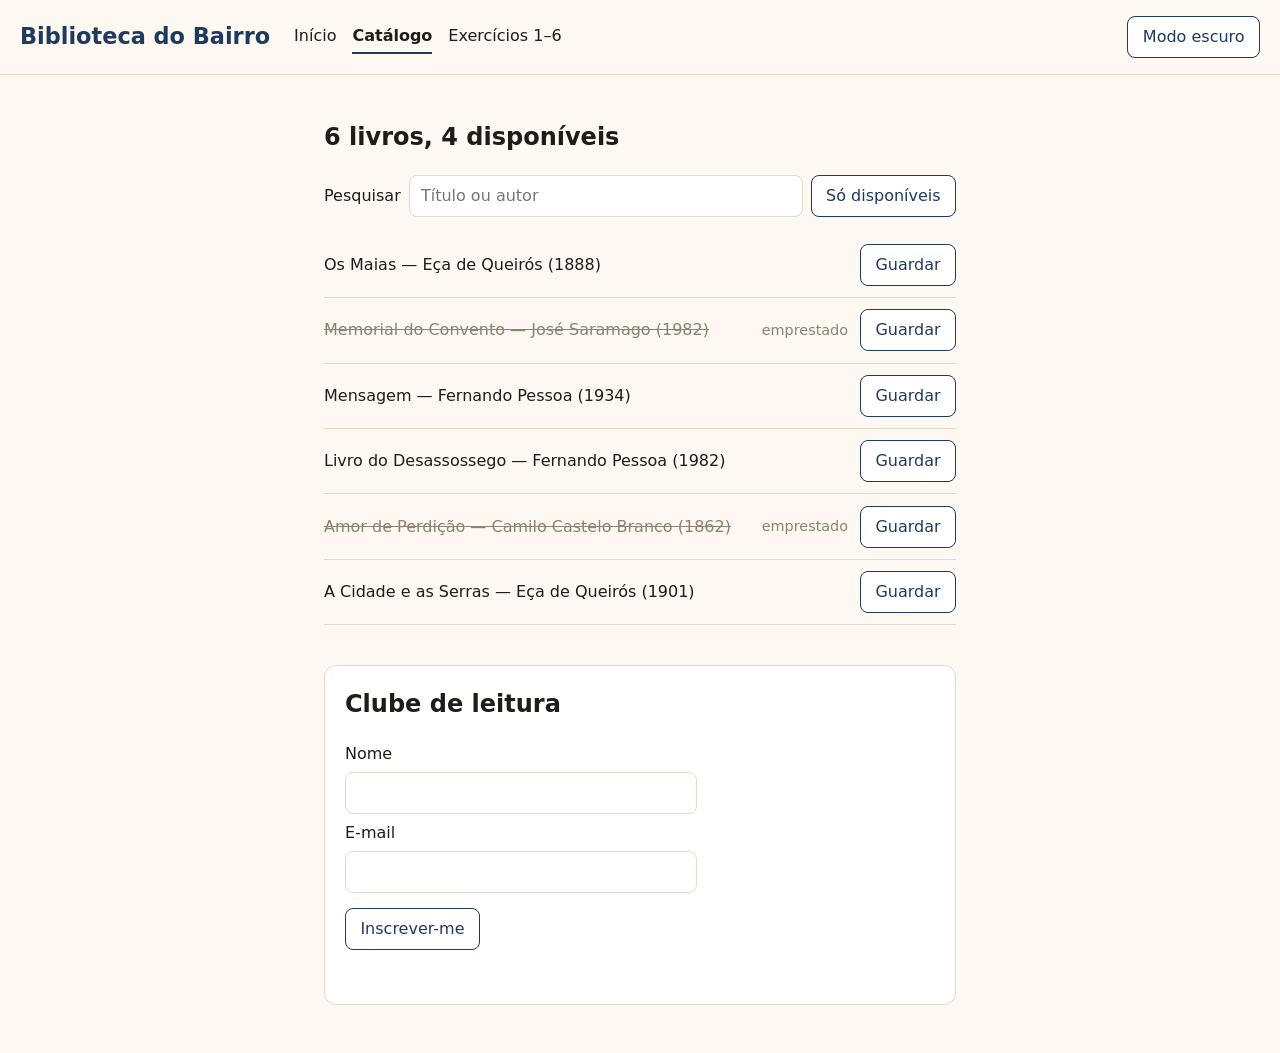
==== commit e8ac7f26: "1-6" ====
--- a/catalogo.html
+++ b/catalogo.html
@@ -1,7 +1,7 @@
 <!DOCTYPE html>
 <html lang="pt">
 <head>
-  <meta charset="utf-8">
+  <meta charset="UTF-8">
   <meta name="viewport" content="width=device-width, initial-scale=1">
   <title>Catálogo · Biblioteca do Bairro</title>
   <link rel="stylesheet" href="estilos.css">
@@ -10,29 +10,33 @@
 <body>
   <header>
     <h1>Biblioteca do Bairro</h1>
-    <button id="tema" type="button">Modo escuro</button>
+    <nav>
+      <a href="index.html">Início</a>
+      <a href="catalogo.html" aria-current="page">Catálogo</a>
+      <a href="exercicios.html">Exercícios 1–6</a>
+    </nav>
+    <button id="tema" type="button" aria-pressed="false">Modo escuro</button>
   </header>
 
   <main>
-    <section>
-      <h2 id="resumo"></h2>
+    <h2 id="resumo">A carregar…</h2>
 
-      <div class="controlos">
-        <label for="pesquisa">Pesquisar</label>
-        <input id="pesquisa" type="search" placeholder="Título do livro">
-        <button id="so-disponiveis" type="button" aria-pressed="false">Só disponíveis</button>
-      </div>
+    <div class="ferramentas">
+      <label for="pesquisa">Pesquisar</label>
+      <input id="pesquisa" type="search" placeholder="Título ou autor">
+      <button id="so-disponiveis" type="button" aria-pressed="false">Só disponíveis</button>
+    </div>
 
-      <ul id="lista-livros"></ul>
-    </section>
+    <p id="erro-catalogo" class="erro" role="alert"></p>
+    <ul id="lista-livros"></ul>
 
-    <section>
+    <section class="clube">
       <h2>Clube de leitura</h2>
       <form id="inscricao" novalidate>
         <label for="nome">Nome</label>
-        <input id="nome" name="nome" type="text">
+        <input id="nome" name="nome" type="text" autocomplete="name">
         <label for="email">E-mail</label>
-        <input id="email" name="email" type="email">
+        <input id="email" name="email" type="email" autocomplete="email">
         <button type="submit">Inscrever-me</button>
         <p id="mensagem" role="status"></p>
       </form>
--- a/estilos.css
+++ b/estilos.css
@@ -1,33 +1,134 @@
+:root {
+  --fundo: #fdf8f1;
+  --texto: #1f1d17;
+  --cartao: #ffffff;
+  --linha: #e3dccb;
+  --destaque: #1f3a5f;
+  --apagado: #8a8372;
+  --erro: #b3261e;
+  --sucesso: #1d6b3a;
+}
+
+body.escuro {
+  --fundo: #1c1b17;
+  --texto: #f3eee2;
+  --cartao: #28261f;
+  --linha: #403c30;
+  --destaque: #f0c24b;
+  --apagado: #a39c88;
+  --erro: #ff8a80;
+  --sucesso: #7fd69a;
+}
+
+* { box-sizing: border-box; }
+
 body {
-  font-family: system-ui, sans-serif;
-  max-width: 40rem;
-  margin: 0 auto;
-  padding: 1rem;
-  background: #fdf9f1;
-  color: #1f1c14;
+  margin: 0;
+  font-family: system-ui, -apple-system, "Segoe UI", sans-serif;
+  line-height: 1.5;
+  background: var(--fundo);
+  color: var(--texto);
 }
-body.escuro { background: #1f1c14; color: #f3ecd8; }
 
-header { display: flex; justify-content: space-between; align-items: center; }
-h1, h2 { font-family: Georgia, serif; color: #233a5e; }
-body.escuro h1, body.escuro h2 { color: #e8c766; }
+header {
+  display: flex;
+  flex-wrap: wrap;
+  align-items: center;
+  gap: 0.75rem 1.5rem;
+  padding: 1rem 1.25rem;
+  border-bottom: 1px solid var(--linha);
+}
 
-.controlos { display: flex; flex-wrap: wrap; gap: .5rem; align-items: center; margin-bottom: 1rem; }
-input { padding: .4rem; border: 1px solid #b9b19b; border-radius: 6px; }
-button { padding: .45rem .8rem; border: 0; border-radius: 6px; background: #233a5e; color: #fff; cursor: pointer; }
-button[aria-pressed="true"] { background: #b8860b; }
-button:focus-visible, input:focus-visible { outline: 3px solid #d9a521; outline-offset: 2px; }
+header h1 { margin: 0; font-size: 1.4rem; color: var(--destaque); }
+nav { display: flex; gap: 1rem; flex: 1; }
+nav a { color: var(--texto); text-decoration: none; padding: 0.25rem 0; }
+nav a[aria-current="page"] { border-bottom: 2px solid var(--destaque); font-weight: 600; }
 
-ul { list-style: none; padding: 0; }
-li { display: flex; justify-content: space-between; gap: .5rem; align-items: center; padding: .5rem 0; border-bottom: 1px solid #e4dcc5; }
-li.indisponivel .info { text-decoration: line-through; opacity: .6; }
-.estado { font-size: .85rem; opacity: .75; }
-.fav { background: transparent; color: inherit; border: 1px solid currentColor; }
-.fav[aria-pressed="true"] { background: #d9a521; color: #1f1c14; border-color: #d9a521; }
+main { max-width: 42rem; margin: 0 auto; padding: 1.5rem 1.25rem 3rem; }
 
-form { display: grid; gap: .4rem; max-width: 22rem; }
-#mensagem { min-height: 1.4em; margin: 0; }
-#mensagem.erro { color: #b3261e; }
-#mensagem.sucesso { color: #1e6b3a; }
-body.escuro #mensagem.erro { color: #ff9a92; }
-body.escuro #mensagem.sucesso { color: #8fd7a5; }
+button {
+  font: inherit;
+  padding: 0.5rem 0.9rem;
+  border: 1px solid var(--destaque);
+  border-radius: 0.5rem;
+  background: var(--cartao);
+  color: var(--destaque);
+  cursor: pointer;
+}
+button:hover { background: var(--destaque); color: var(--fundo); }
+button[aria-pressed="true"] { background: var(--destaque); color: var(--fundo); }
+button:focus-visible, input:focus-visible, a:focus-visible {
+  outline: 3px solid #e0a800;
+  outline-offset: 2px;
+}
+
+.estado {
+  display: inline-block;
+  padding: 0.3rem 0.8rem;
+  border-radius: 999px;
+  font-weight: 600;
+  background: var(--linha);
+}
+.estado.aberta { background: #d6f0de; color: #14502b; }
+.estado.fechada { background: #f6d9d6; color: #7a1d17; }
+
+.ferramentas {
+  display: flex;
+  flex-wrap: wrap;
+  align-items: center;
+  gap: 0.5rem;
+  margin-bottom: 1rem;
+}
+.ferramentas input { flex: 1; min-width: 12rem; }
+
+input {
+  font: inherit;
+  padding: 0.5rem 0.7rem;
+  border: 1px solid var(--linha);
+  border-radius: 0.5rem;
+  background: var(--cartao);
+  color: var(--texto);
+}
+input.invalido { border-color: var(--erro); }
+
+ul#lista-livros { list-style: none; margin: 0; padding: 0; }
+#lista-livros li {
+  display: flex;
+  align-items: center;
+  gap: 0.75rem;
+  padding: 0.7rem 0;
+  border-bottom: 1px solid var(--linha);
+}
+#lista-livros .texto { flex: 1; }
+#lista-livros li.indisponivel .texto { text-decoration: line-through; color: var(--apagado); }
+#lista-livros .etiqueta { color: var(--apagado); font-size: 0.9rem; }
+#lista-livros .vazio { color: var(--apagado); display: block; }
+
+.clube { margin-top: 2.5rem; padding: 1.25rem; background: var(--cartao); border: 1px solid var(--linha); border-radius: 0.75rem; }
+.clube h2 { margin-top: 0; }
+form { display: grid; gap: 0.4rem; max-width: 22rem; }
+form button { justify-self: start; margin-top: 0.5rem; }
+
+.erro, #mensagem.erro { color: var(--erro); }
+#mensagem.sucesso { color: var(--sucesso); }
+#mensagem { min-height: 1.5rem; margin: 0.25rem 0 0; }
+
+/* Página de exercícios 1 a 6 */
+.nota { color: var(--apagado); }
+.exercicio { margin: 1.25rem 0; padding: 1rem 1.25rem; background: var(--cartao); border: 1px solid var(--linha); border-radius: 0.75rem; }
+.exercicio h3 { margin: 0 0 0.5rem; color: var(--destaque); }
+.saida { margin: 0; padding-left: 1.25rem; font-family: ui-monospace, "Cascadia Code", Consolas, monospace; font-size: 0.92rem; }
+.saida li { padding: 0.1rem 0; }
+
+/* Exercícios interativos */
+.controlos { display: flex; flex-wrap: wrap; align-items: center; gap: 0.5rem 0.75rem; margin: 0.6rem 0; }
+.controlos input[type="number"] { width: 6rem; }
+.controlos input[type="text"] { flex: 1; min-width: 12rem; }
+select { font: inherit; padding: 0.5rem 0.7rem; border: 1px solid var(--linha); border-radius: 0.5rem; background: var(--cartao); color: var(--texto); }
+.resultado { margin: 0.4rem 0; min-height: 1.5rem; font-weight: 500; }
+.resultado.ok { color: var(--sucesso); }
+.resultado.aviso { color: var(--erro); }
+.exercicio h4 { margin: 1rem 0 0.25rem; }
+.saida li.indisponivel { text-decoration: line-through; color: var(--apagado); }
+button:disabled { opacity: 0.5; cursor: not-allowed; }
+.passos { margin-bottom: 0.5rem; }
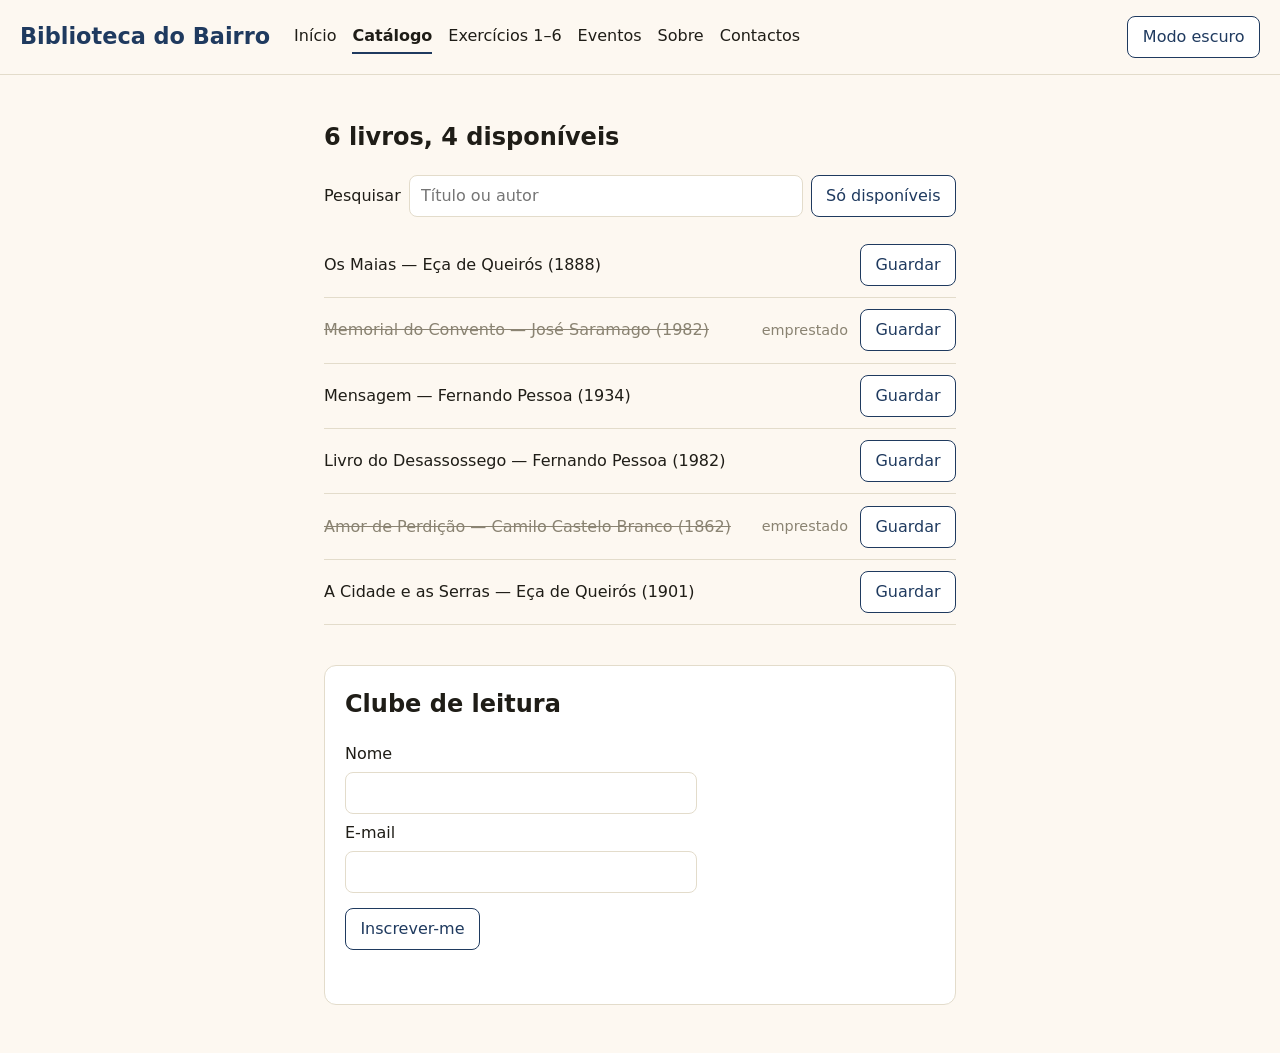
==== commit 5eb337ba: "major chances" ====
--- a/catalogo.html
+++ b/catalogo.html
@@ -14,6 +14,9 @@
       <a href="index.html">Início</a>
       <a href="catalogo.html" aria-current="page">Catálogo</a>
       <a href="exercicios.html">Exercícios 1–6</a>
+      <a href="eventos.html">Eventos</a>
+      <a href="sobre.html">Sobre</a>
+      <a href="contactos.html">Contactos</a>
     </nav>
     <button id="tema" type="button" aria-pressed="false">Modo escuro</button>
   </header>
--- a/estilos.css
+++ b/estilos.css
@@ -132,3 +132,33 @@
 .saida li.indisponivel { text-decoration: line-through; color: var(--apagado); }
 button:disabled { opacity: 0.5; cursor: not-allowed; }
 .passos { margin-bottom: 0.5rem; }
+
+/* ── Páginas Eventos, Sobre e Contactos ─────────────────────────────── */
+main a, footer a { color: var(--destaque); }
+.logo { font-size: 1.4rem; font-weight: 700; color: var(--destaque); text-decoration: none; }
+header nav ul { display: flex; flex-wrap: wrap; gap: 1rem; list-style: none; margin: 0; padding: 0; }
+header nav li a { color: var(--texto); text-decoration: none; padding: 0.25rem 0; }
+header nav li a[aria-current="page"] { border-bottom: 2px solid var(--destaque); font-weight: 600; }
+
+.botao { display: inline-block; padding: 0.5rem 0.9rem; border: 1px solid var(--destaque); border-radius: 0.5rem; background: var(--destaque); color: var(--fundo); text-decoration: none; font: inherit; cursor: pointer; }
+main a.botao { color: var(--fundo); }
+.botao:hover { opacity: 0.85; background: var(--destaque); color: var(--fundo); }
+
+.aviso { margin: 1rem 0; padding: 0.6rem 1rem; background: var(--cartao); border-left: 4px solid var(--destaque); border-radius: 0.5rem; }
+.destaque-texto { font-size: 1.2rem; font-weight: 600; color: var(--destaque); }
+
+.tabela-scroll { overflow-x: auto; }
+table { width: 100%; border-collapse: collapse; }
+th, td { text-align: left; padding: 0.6rem 0.75rem; border-bottom: 1px solid var(--linha); }
+th { color: var(--destaque); }
+
+.equipa { display: flex; flex-wrap: wrap; gap: 1.5rem; list-style: none; margin: 0; padding: 0; }
+.equipa li { text-align: center; }
+.equipa img { display: block; margin: 0 auto 0.5rem; border-radius: 50%; }
+
+textarea { width: 100%; font: inherit; padding: 0.5rem 0.7rem; border: 1px solid var(--linha); border-radius: 0.5rem; background: var(--cartao); color: var(--texto); }
+form label { display: block; }
+.rodape { display: grid; grid-template-columns: repeat(auto-fit, minmax(14rem, 1fr)); gap: 1.5rem; padding: 1.5rem 1.25rem; border-top: 1px solid var(--linha); background: var(--cartao); }
+.rodape h3 { margin: 0 0 0.25rem; }
+.rodape p { margin: 0; }
+#mensagem-contacto { min-height: 1.5rem; color: var(--sucesso); }
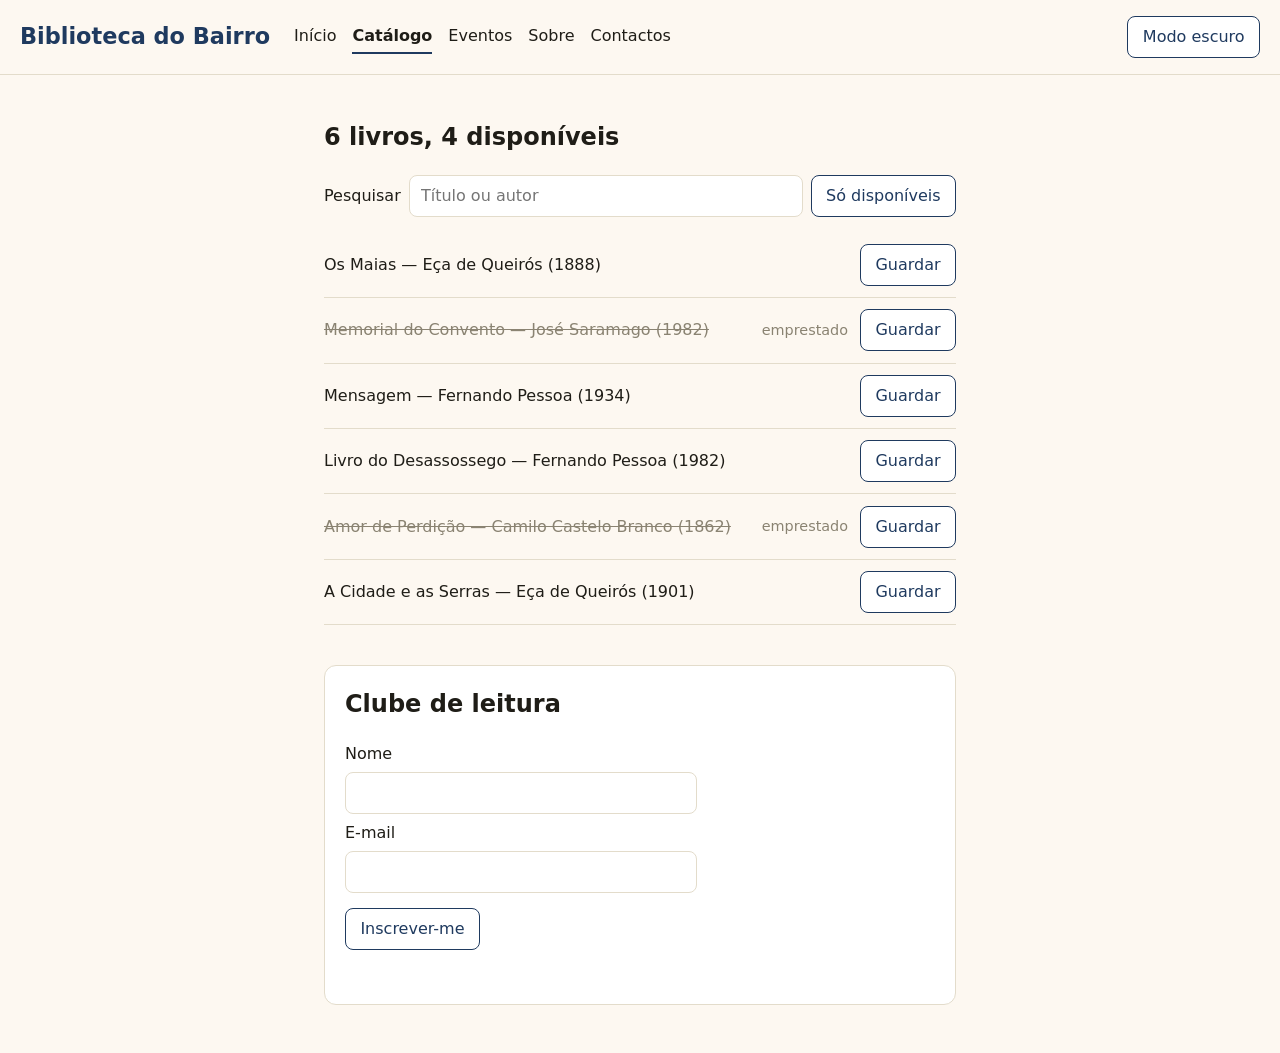
==== commit 9e7adee5: "mudanças exercicios" ====
--- a/catalogo.html
+++ b/catalogo.html
@@ -13,7 +13,6 @@
     <nav>
       <a href="index.html">Início</a>
       <a href="catalogo.html" aria-current="page">Catálogo</a>
-      <a href="exercicios.html">Exercícios 1–6</a>
       <a href="eventos.html">Eventos</a>
       <a href="sobre.html">Sobre</a>
       <a href="contactos.html">Contactos</a>
